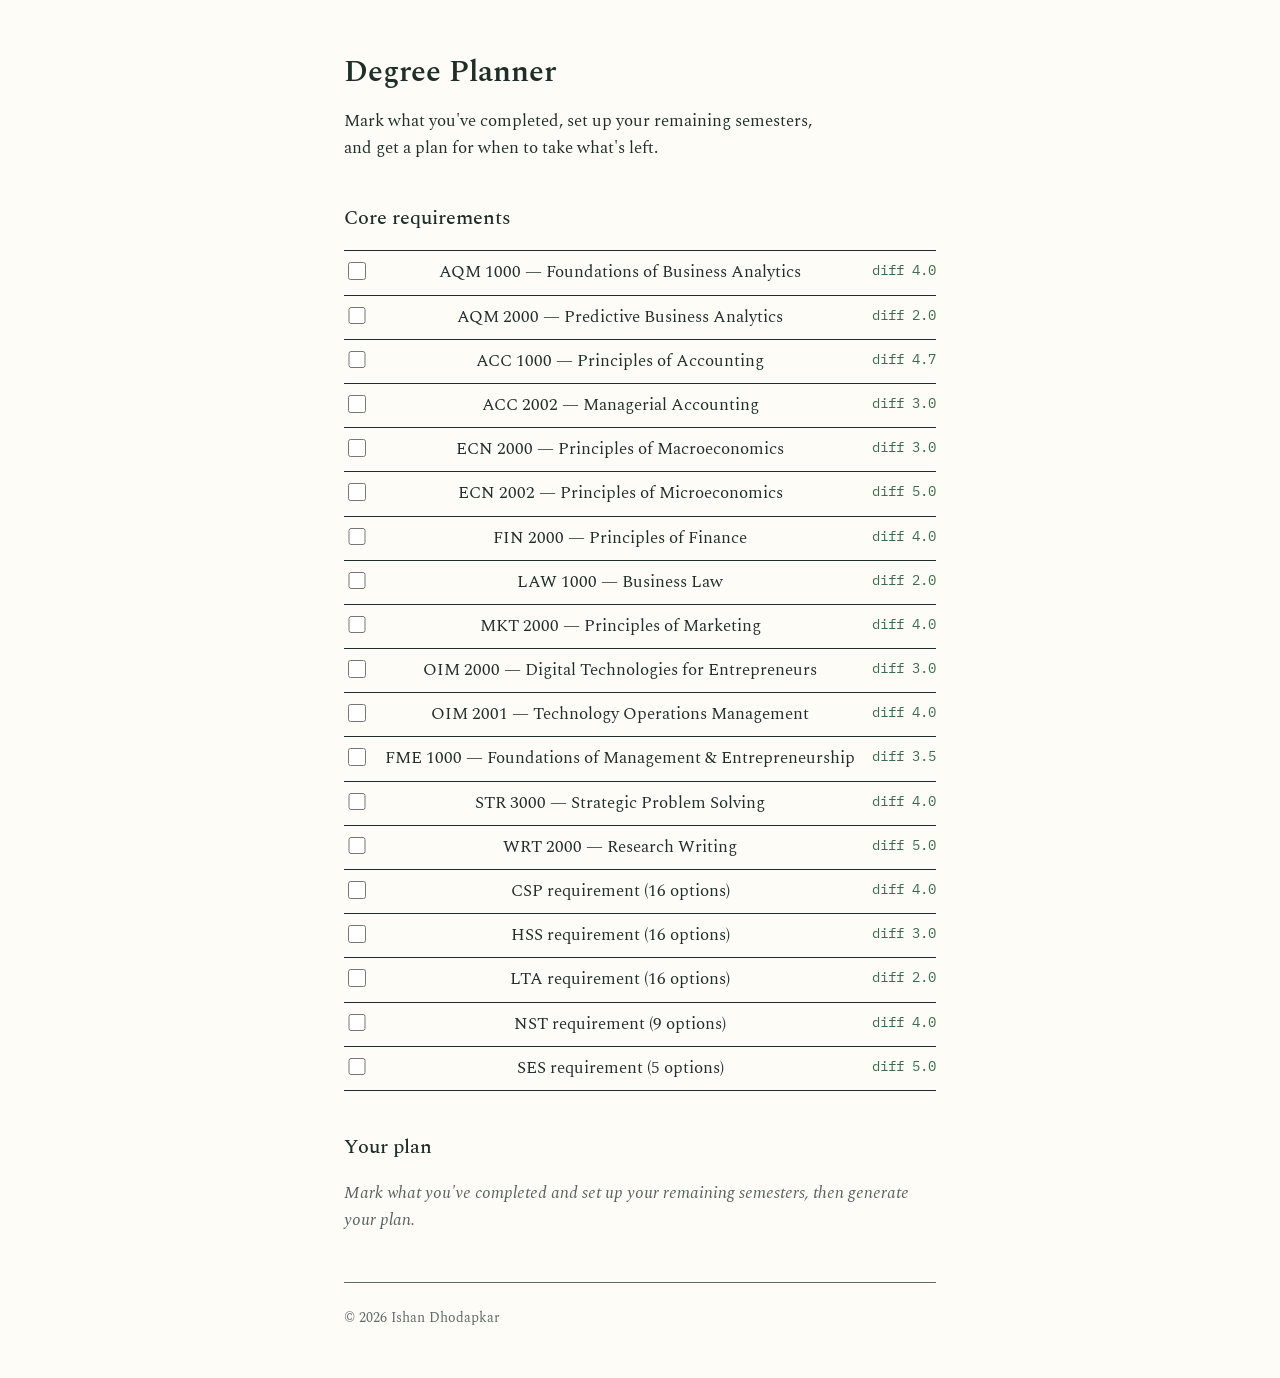
==== index.html @ bdbefa37 "Add core requirement checklist, first working interaction Real data from the course-rating portal (1" ====
<!DOCTYPE html>
<html lang="en">
<head>
<meta charset="UTF-8">
<meta name="viewport" content="width=device-width, initial-scale=1.0">
<title>Degree Planner</title>
<meta name="description" content="Plan which semester to take each remaining core requirement in, based on difficulty and your remaining semesters.">
<link rel="preconnect" href="https://fonts.googleapis.com">
<link rel="preconnect" href="https://fonts.gstatic.com" crossorigin>
<link href="https://fonts.googleapis.com/css2?family=Spectral:wght@400;500;600&family=IBM+Plex+Mono:wght@400;500&display=swap" rel="stylesheet">
<link rel="stylesheet" href="css/styles.css">
</head>
<body>

  <header>
    <h1>Degree Planner</h1>
    <p class="intro">Mark what you've completed, set up your remaining semesters, and get a plan for when to take what's left.</p>
  </header>

  <main>
    <section id="checklist-section" aria-labelledby="checklist-heading">
      <h2 id="checklist-heading">Core requirements</h2>
      <ul id="requirement-checklist"></ul>
    </section>

    <section id="plan-section" aria-labelledby="plan-heading">
      <h2 id="plan-heading">Your plan</h2>
      <p id="plan-placeholder">Mark what you've completed and set up your remaining semesters, then generate your plan.</p>
      <div id="plan-output"></div>
    </section>
  </main>

  <footer>
    <p>&copy; 2026 Ishan Dhodapkar</p>
  </footer>

  <script src="js/main.js"></script>
</body>
</html>
---- css/styles.css ----
:root {
  --paper: #FDFCF7;
  --band: #E3EDE0;
  --ink: #1F2E27;
  --forest: #3D6B52;
  --mustard: #B98B2A;
  --brick: #A1402C;
  --font-serif: 'Spectral', serif;
  --font-mono: 'IBM Plex Mono', monospace;
}

* {
  box-sizing: border-box;
}

body {
  background: var(--paper);
  color: var(--ink);
  font-family: var(--font-serif);
  font-size: 1.0625rem;
  line-height: 1.6;
  max-width: 640px;
  margin: 0 auto;
  padding: 3rem 1.5rem;
}

header {
  margin-bottom: 2.5rem;
}

h1 {
  font-weight: 600;
  font-size: 1.875rem;
  margin: 0 0 0.75rem;
}

h2 {
  font-weight: 500;
  font-size: 1.25rem;
  margin: 0 0 1rem;
}

.intro {
  margin: 0;
  max-width: 55ch;
}

section {
  margin-bottom: 2.5rem;
}

#requirement-checklist {
  list-style: none;
  padding: 0;
  margin: 0;
}

#requirement-checklist li {
  display: flex;
  align-items: baseline;
  gap: 0.75rem;
  padding: 0.5rem 0;
  border-top: 1px solid var(--ink);
}

#requirement-checklist li:last-child {
  border-bottom: 1px solid var(--ink);
}

#requirement-checklist label {
  flex: 1;
  display: flex;
  justify-content: space-between;
  gap: 0.75rem;
  cursor: pointer;
}

#requirement-checklist .req-name {
  font-family: var(--font-serif);
}

#requirement-checklist .req-difficulty {
  font-family: var(--font-mono);
  font-size: 0.875rem;
  color: var(--forest);
  white-space: nowrap;
}

#requirement-checklist li.completed .req-name {
  text-decoration: line-through;
  opacity: 0.6;
}

input[type="checkbox"] {
  width: 1.1rem;
  height: 1.1rem;
  accent-color: var(--forest);
}

input:focus-visible,
select:focus-visible,
button:focus-visible {
  outline: 2px solid var(--forest);
  outline-offset: 2px;
}

#plan-placeholder {
  font-style: italic;
  opacity: 0.75;
}

footer {
  margin-top: 3rem;
  padding-top: 1.5rem;
  border-top: 1px solid var(--ink);
  font-size: 0.875rem;
  opacity: 0.7;
}

footer p {
  margin: 0;
}

@media (prefers-reduced-motion: reduce) {
  * {
    transition: none !important;
  }
}

@media (max-width: 480px) {
  body {
    padding: 2rem 1rem;
  }

  h1 {
    font-size: 1.6rem;
  }
}
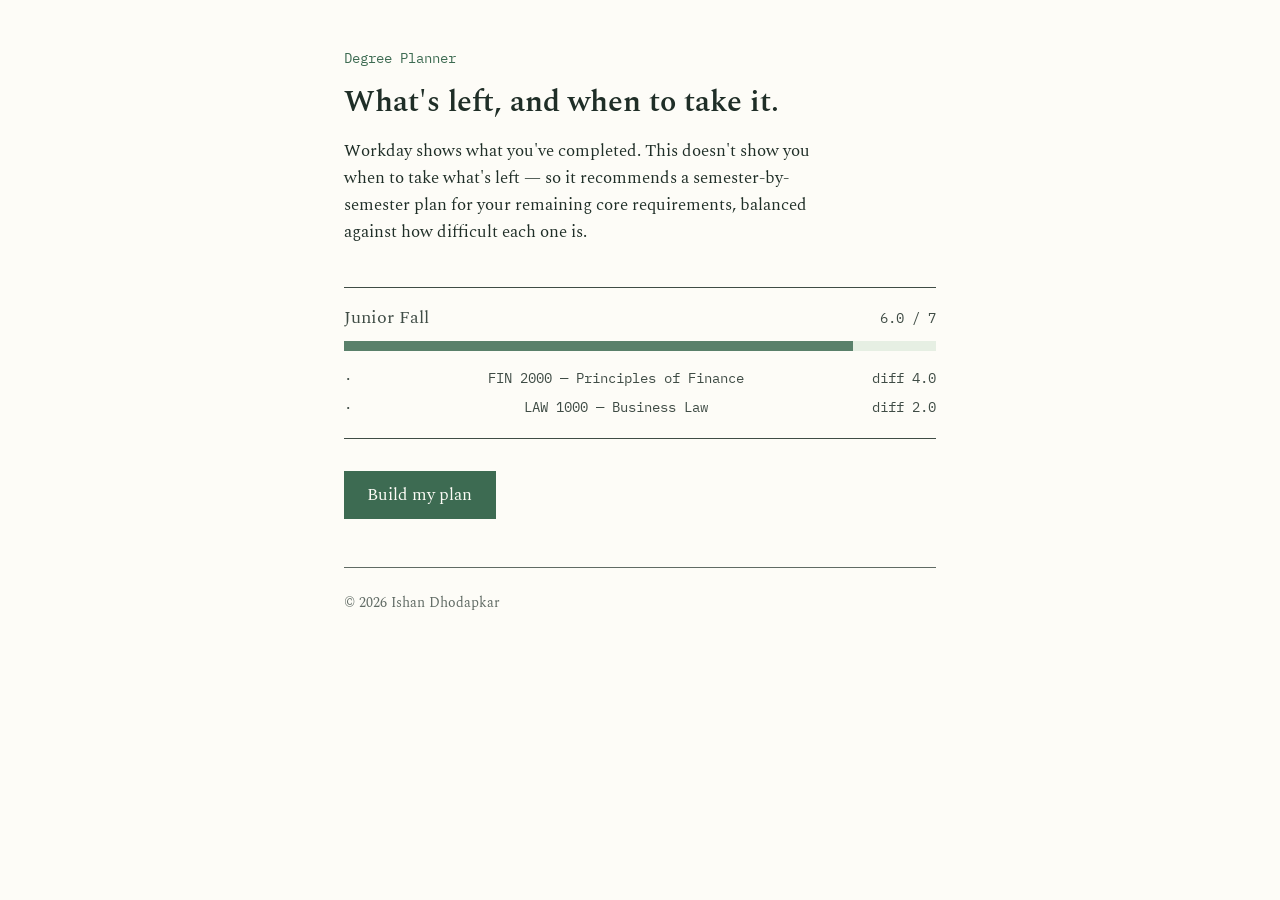
==== commit 456a7331: "Rebuild as a landing page + one-question-at-a-time wizard Replaces the single scrolling form with th" ====
--- a/index.html
+++ b/index.html
@@ -12,23 +12,46 @@
 </head>
 <body>
 
-  <header>
-    <h1>Degree Planner</h1>
-    <p class="intro">Mark what you've completed, set up your remaining semesters, and get a plan for when to take what's left.</p>
-  </header>
+  <!-- Landing screen -->
+  <section id="screen-landing" class="screen">
+    <header>
+      <p class="eyebrow">Degree Planner</p>
+      <h1>What's left, and when to take it.</h1>
+      <p class="intro">Workday shows what you've completed. This doesn't show you when to take what's left — so it recommends a semester-by-semester plan for your remaining core requirements, balanced against how difficult each one is.</p>
+    </header>
 
-  <main>
-    <section id="checklist-section" aria-labelledby="checklist-heading">
-      <h2 id="checklist-heading">Core requirements</h2>
-      <ul id="requirement-checklist"></ul>
-    </section>
+    <div class="sample-ledger" aria-hidden="true">
+      <div class="semester-head">
+        <span class="label">Junior Fall</span>
+        <span>6.0 / 7</span>
+      </div>
+      <div class="bar-track"><div class="bar-fill" style="width: 86%"></div></div>
+      <ul class="band-items">
+        <li><span>FIN 2000 — Principles of Finance</span><span>diff 4.0</span></li>
+        <li><span>LAW 1000 — Business Law</span><span>diff 2.0</span></li>
+      </ul>
+    </div>
 
-    <section id="plan-section" aria-labelledby="plan-heading">
-      <h2 id="plan-heading">Your plan</h2>
-      <p id="plan-placeholder">Mark what you've completed and set up your remaining semesters, then generate your plan.</p>
-      <div id="plan-output"></div>
-    </section>
-  </main>
+    <button type="button" id="start-btn">Build my plan</button>
+  </section>
+
+  <!-- Wizard screen: one question at a time -->
+  <section id="screen-wizard" class="screen" hidden>
+    <div id="step-content" aria-live="polite"></div>
+    <div class="wizard-nav">
+      <button type="button" id="back-btn">Back</button>
+      <button type="button" id="next-btn">Next</button>
+    </div>
+  </section>
+
+  <!-- Plan screen -->
+  <section id="screen-plan" class="screen" hidden>
+    <header>
+      <h1>Your plan</h1>
+    </header>
+    <div id="plan-output"></div>
+    <button type="button" id="start-over-btn">Start over</button>
+  </section>
 
   <footer>
     <p>&copy; 2026 Ishan Dhodapkar</p>
--- a/css/styles.css
+++ b/css/styles.css
@@ -45,56 +45,32 @@
   max-width: 55ch;
 }
 
-section {
-  margin-bottom: 2.5rem;
-}
-
-#requirement-checklist {
-  list-style: none;
-  padding: 0;
-  margin: 0;
-}
-
-#requirement-checklist li {
-  display: flex;
-  align-items: baseline;
-  gap: 0.75rem;
-  padding: 0.5rem 0;
-  border-top: 1px solid var(--ink);
-}
-
-#requirement-checklist li:last-child {
-  border-bottom: 1px solid var(--ink);
-}
-
-#requirement-checklist label {
-  flex: 1;
-  display: flex;
-  justify-content: space-between;
-  gap: 0.75rem;
+.eyebrow {
+  font-family: var(--font-mono);
+  font-size: 0.85rem;
+  color: var(--forest);
+  margin: 0 0 0.5rem;
+}
+
+button {
+  font-family: var(--font-serif);
+  font-size: 1rem;
+  color: var(--ink);
+  background: transparent;
+  border: 1px solid var(--ink);
+  border-radius: 0;
+  padding: 0.5rem 1.1rem;
   cursor: pointer;
 }
 
-#requirement-checklist .req-name {
-  font-family: var(--font-serif);
-}
-
-#requirement-checklist .req-difficulty {
-  font-family: var(--font-mono);
-  font-size: 0.875rem;
-  color: var(--forest);
-  white-space: nowrap;
-}
-
-#requirement-checklist li.completed .req-name {
-  text-decoration: line-through;
-  opacity: 0.6;
-}
-
-input[type="checkbox"] {
-  width: 1.1rem;
-  height: 1.1rem;
-  accent-color: var(--forest);
+button:hover {
+  background: var(--band);
+}
+
+button:disabled {
+  opacity: 0.5;
+  cursor: not-allowed;
+  background: transparent;
 }
 
 input:focus-visible,
@@ -104,9 +80,242 @@
   outline-offset: 2px;
 }
 
-#plan-placeholder {
+input[type="number"],
+select {
+  font-family: var(--font-mono);
+  font-size: 1rem;
+  color: var(--ink);
+  background: #fff;
+  border: 1px solid var(--ink);
+  border-radius: 0;
+  padding: 0.5rem 0.6rem;
+}
+
+input[type="number"].invalid {
+  border-color: var(--brick);
+}
+
+.field-error {
+  color: var(--brick);
+  font-family: var(--font-mono);
+  font-size: 0.85rem;
+  margin: 0.4rem 0 0;
+}
+
+.step-hint {
+  color: var(--forest);
+  font-family: var(--font-mono);
+  font-size: 0.85rem;
+  margin: 0.4rem 0 0;
+}
+
+/* ---------- Landing screen ---------- */
+
+#screen-landing #start-btn {
+  background: var(--forest);
+  color: var(--paper);
+  border-color: var(--forest);
+  font-size: 1.0625rem;
+  padding: 0.65rem 1.4rem;
+  margin-top: 2rem;
+}
+
+#screen-landing #start-btn:hover {
+  background: var(--ink);
+  border-color: var(--ink);
+}
+
+.sample-ledger {
+  border-top: 1px solid var(--ink);
+  border-bottom: 1px solid var(--ink);
+  padding: 1rem 0;
+  opacity: 0.85;
+}
+
+/* ---------- Wizard ---------- */
+
+.step-question {
+  font-weight: 500;
+  font-size: 1.25rem;
+  margin: 0 0 1.25rem;
+}
+
+.step-field {
+  margin-bottom: 1rem;
+}
+
+.step-field label {
+  display: block;
+  margin-bottom: 0.4rem;
+}
+
+.wizard-nav {
+  display: flex;
+  justify-content: space-between;
+  margin-top: 2rem;
+  padding-top: 1.5rem;
+  border-top: 1px solid var(--ink);
+}
+
+#next-btn {
+  background: var(--forest);
+  color: var(--paper);
+  border-color: var(--forest);
+}
+
+#next-btn:hover {
+  background: var(--ink);
+  border-color: var(--ink);
+}
+
+/* ---------- Requirement checklist (its own wizard step) ---------- */
+
+#requirement-checklist {
+  list-style: none;
+  padding: 0;
+  margin: 0 0 1rem;
+  max-height: 50vh;
+  overflow-y: auto;
+}
+
+#requirement-checklist li {
+  display: flex;
+  align-items: center;
+  gap: 0.75rem;
+  padding: 0.5rem 0;
+  border-top: 1px solid var(--ink);
+}
+
+#requirement-checklist li:last-child {
+  border-bottom: 1px solid var(--ink);
+}
+
+#requirement-checklist .req-name {
+  flex: 1;
+  font-family: var(--font-serif);
+}
+
+#requirement-checklist .req-difficulty {
+  font-family: var(--font-mono);
+  font-size: 0.875rem;
+  color: var(--forest);
+  white-space: nowrap;
+}
+
+#requirement-checklist li.completed .req-name {
+  text-decoration: line-through;
+  opacity: 0.6;
+}
+
+#requirement-checklist li.in_progress .req-name {
   font-style: italic;
-  opacity: 0.75;
+  color: var(--forest);
+}
+
+/* ---------- Plan ledger ---------- */
+
+.semester-band {
+  border-top: 1px solid var(--ink);
+  padding: 1rem 0;
+}
+
+.semester-band:last-of-type {
+  border-bottom: 1px solid var(--ink);
+}
+
+.semester-band.gap {
+  opacity: 0.6;
+  font-style: italic;
+}
+
+.semester-band.current {
+  background: var(--band);
+  margin: 0 -1.5rem;
+  padding: 1rem 1.5rem;
+  border-top: none;
+}
+
+.semester-head {
+  display: flex;
+  justify-content: space-between;
+  align-items: baseline;
+  font-family: var(--font-mono);
+  font-size: 0.9rem;
+}
+
+.semester-head .label {
+  font-family: var(--font-serif);
+  font-size: 1.1rem;
+}
+
+.semester-head .flag-tag {
+  color: var(--forest);
+  font-size: 0.8rem;
+  margin-left: 0.5rem;
+}
+
+.bar-track {
+  height: 10px;
+  background: var(--band);
+  margin: 0.6rem 0 0.8rem;
+}
+
+.bar-fill {
+  height: 100%;
+  width: 0;
+  background: var(--forest);
+  transition: width 0.4s ease;
+}
+
+.bar-fill.warn {
+  background: var(--mustard);
+}
+
+.bar-fill.over {
+  background: var(--brick);
+}
+
+.band-items {
+  list-style: none;
+  padding: 0;
+  margin: 0;
+  font-family: var(--font-mono);
+  font-size: 0.875rem;
+}
+
+.band-items li {
+  display: flex;
+  justify-content: space-between;
+  padding: 0.2rem 0;
+}
+
+.band-items li::before {
+  content: "·";
+  margin-right: 0.5rem;
+}
+
+#unscheduled {
+  margin-top: 1.5rem;
+  padding-top: 1rem;
+  border-top: 2px solid var(--brick);
+  color: var(--brick);
+}
+
+#unscheduled h3 {
+  font-size: 1rem;
+  margin: 0 0 0.5rem;
+}
+
+#unscheduled ul {
+  list-style: none;
+  padding: 0;
+  margin: 0;
+  font-family: var(--font-mono);
+  font-size: 0.875rem;
+}
+
+#screen-plan #start-over-btn {
+  margin-top: 1.5rem;
 }
 
 footer {
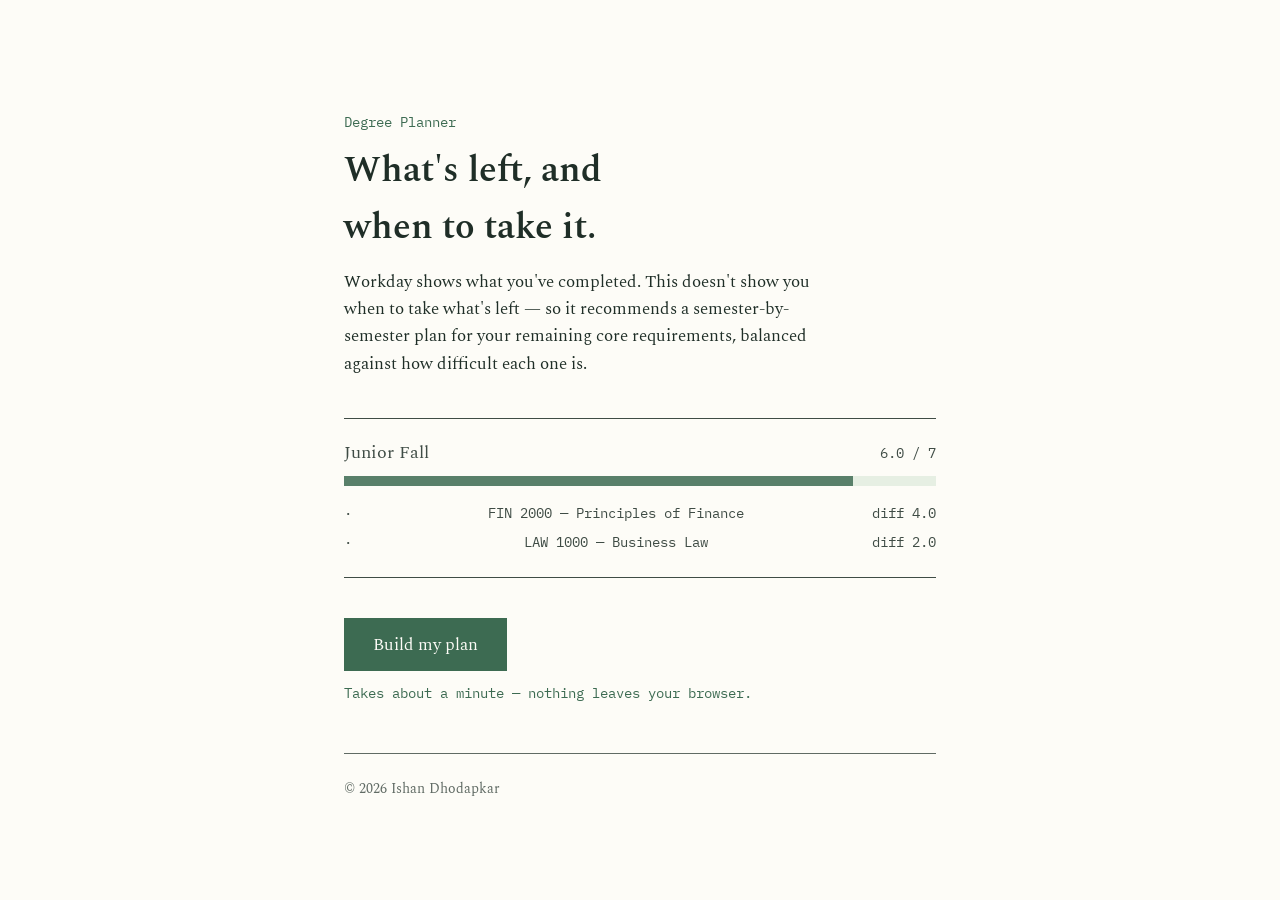
==== commit dc2aa4ff: "Simplify checklist to a single checkbox, combine semester flags into one page, and make model choice" ====
--- a/index.html
+++ b/index.html
@@ -32,15 +32,23 @@
       </ul>
     </div>
 
-    <button type="button" id="start-btn">Build my plan</button>
+    <button type="button" id="start-btn" class="btn-primary btn-large">Build my plan</button>
+    <p class="landing-note">Takes about a minute — nothing leaves your browser.</p>
   </section>
 
   <!-- Wizard screen: one question at a time -->
   <section id="screen-wizard" class="screen" hidden>
-    <div id="step-content" aria-live="polite"></div>
-    <div class="wizard-nav">
-      <button type="button" id="back-btn">Back</button>
-      <button type="button" id="next-btn">Next</button>
+    <div class="wizard-progress">
+      <div class="wizard-progress-track"><div class="wizard-progress-fill" id="progress-fill"></div></div>
+      <p class="wizard-progress-label" id="progress-label"></p>
+    </div>
+
+    <div class="wizard-card">
+      <div id="step-content" aria-live="polite"></div>
+      <div class="wizard-nav">
+        <button type="button" id="back-btn" class="btn-secondary">Back</button>
+        <button type="button" id="next-btn" class="btn-primary">Next</button>
+      </div>
     </div>
   </section>
 
@@ -50,7 +58,7 @@
       <h1>Your plan</h1>
     </header>
     <div id="plan-output"></div>
-    <button type="button" id="start-over-btn">Start over</button>
+    <button type="button" id="start-over-btn" class="btn-secondary">Start over</button>
   </section>
 
   <footer>
--- a/css/styles.css
+++ b/css/styles.css
@@ -59,18 +59,45 @@
   background: transparent;
   border: 1px solid var(--ink);
   border-radius: 0;
-  padding: 0.5rem 1.1rem;
+  padding: 0.6rem 1.2rem;
   cursor: pointer;
-}
-
-button:hover {
-  background: var(--band);
+  transition: background 0.15s ease, transform 0.1s ease, border-color 0.15s ease;
 }
 
 button:disabled {
-  opacity: 0.5;
+  opacity: 0.4;
   cursor: not-allowed;
+}
+
+button:active:not(:disabled) {
+  transform: translateY(1px);
+}
+
+.btn-primary {
+  background: var(--forest);
+  color: var(--paper);
+  border-color: var(--forest);
+}
+
+.btn-primary:hover:not(:disabled) {
+  background: var(--ink);
+  border-color: var(--ink);
+}
+
+.btn-secondary {
   background: transparent;
+  color: var(--ink);
+  border-color: var(--band);
+}
+
+.btn-secondary:hover:not(:disabled) {
+  background: var(--band);
+  border-color: var(--ink);
+}
+
+.btn-large {
+  font-size: 1.0625rem;
+  padding: 0.8rem 1.75rem;
 }
 
 input:focus-visible,
@@ -83,12 +110,20 @@
 input[type="number"],
 select {
   font-family: var(--font-mono);
-  font-size: 1rem;
+  font-size: 1.0625rem;
   color: var(--ink);
   background: #fff;
   border: 1px solid var(--ink);
   border-radius: 0;
-  padding: 0.5rem 0.6rem;
+  padding: 0.65rem 0.75rem;
+  width: 100%;
+  max-width: 320px;
+  transition: border-color 0.15s ease;
+}
+
+input[type="number"]:focus,
+select:focus {
+  border-color: var(--forest);
 }
 
 input[type="number"].invalid {
@@ -111,42 +146,90 @@
 
 /* ---------- Landing screen ---------- */
 
+#screen-landing {
+  padding-top: 4rem;
+}
+
+#screen-landing h1 {
+  font-size: 2.25rem;
+  max-width: 14ch;
+}
+
 #screen-landing #start-btn {
-  background: var(--forest);
-  color: var(--paper);
-  border-color: var(--forest);
-  font-size: 1.0625rem;
-  padding: 0.65rem 1.4rem;
-  margin-top: 2rem;
-}
-
-#screen-landing #start-btn:hover {
-  background: var(--ink);
-  border-color: var(--ink);
+  margin-top: 2.5rem;
+  display: block;
+}
+
+.landing-note {
+  font-family: var(--font-mono);
+  font-size: 0.85rem;
+  color: var(--forest);
+  margin: 0.75rem 0 0;
 }
 
 .sample-ledger {
   border-top: 1px solid var(--ink);
   border-bottom: 1px solid var(--ink);
-  padding: 1rem 0;
+  padding: 1.25rem 0;
+  margin-top: 2.5rem;
   opacity: 0.85;
 }
 
 /* ---------- Wizard ---------- */
+
+#screen-wizard {
+  padding-top: 3.5rem;
+}
+
+.wizard-progress {
+  max-width: 480px;
+  margin: 0 auto 2rem;
+}
+
+.wizard-progress-track {
+  height: 3px;
+  background: var(--band);
+}
+
+.wizard-progress-fill {
+  height: 100%;
+  width: 0%;
+  background: var(--forest);
+  transition: width 0.3s ease;
+}
+
+.wizard-progress-label {
+  font-family: var(--font-mono);
+  font-size: 0.8rem;
+  color: var(--forest);
+  margin: 0.6rem 0 0;
+}
+
+.wizard-card {
+  max-width: 480px;
+  margin: 0 auto;
+  border: 1px solid var(--ink);
+  background: var(--paper);
+  padding: 2.5rem 2rem;
+}
 
 .step-question {
   font-weight: 500;
-  font-size: 1.25rem;
-  margin: 0 0 1.25rem;
+  font-size: 1.4rem;
+  line-height: 1.35;
+  margin: 0 0 1.5rem;
 }
 
 .step-field {
-  margin-bottom: 1rem;
+  margin-bottom: 1.25rem;
 }
 
 .step-field label {
   display: block;
-  margin-bottom: 0.4rem;
+  font-family: var(--font-mono);
+  font-size: 0.85rem;
+  color: var(--forest);
+  margin-bottom: 0.5rem;
 }
 
 .wizard-nav {
@@ -154,40 +237,181 @@
   justify-content: space-between;
   margin-top: 2rem;
   padding-top: 1.5rem;
+  border-top: 1px solid var(--band);
+}
+
+@keyframes step-in {
+  from {
+    opacity: 0;
+    transform: translateY(8px);
+  }
+  to {
+    opacity: 1;
+    transform: translateY(0);
+  }
+}
+
+#step-content.step-anim {
+  animation: step-in 0.25s ease;
+}
+
+@media (prefers-reduced-motion: reduce) {
+  #step-content.step-anim {
+    animation: none;
+  }
+}
+
+/* ---------- Semester list (one page, quick toggles) ---------- */
+
+.semester-list {
+  margin: 0 0 1rem;
+}
+
+.semester-row {
+  display: flex;
+  justify-content: space-between;
+  align-items: center;
+  gap: 0.75rem;
+  padding: 0.6rem 0;
   border-top: 1px solid var(--ink);
 }
 
-#next-btn {
+.semester-row:last-child {
+  border-bottom: 1px solid var(--ink);
+}
+
+.semester-row .sem-label {
+  font-family: var(--font-serif);
+  font-size: 0.95rem;
+}
+
+.flag-toggle {
+  display: flex;
+  border: 1px solid var(--ink);
+  flex-shrink: 0;
+}
+
+.flag-btn {
+  font-family: var(--font-mono);
+  font-size: 0.75rem;
+  color: var(--ink);
+  background: transparent;
+  border: none;
+  border-right: 1px solid var(--ink);
+  border-radius: 0;
+  padding: 0.4rem 0.6rem;
+  cursor: pointer;
+}
+
+.flag-btn:last-child {
+  border-right: none;
+}
+
+.flag-btn:hover:not(.active) {
+  background: var(--band);
+}
+
+.flag-btn.active {
   background: var(--forest);
   color: var(--paper);
+}
+
+@media (max-width: 480px) {
+  .semester-row {
+    flex-direction: column;
+    align-items: flex-start;
+    gap: 0.5rem;
+  }
+}
+
+/* ---------- Model picker (descriptive cards) ---------- */
+
+.model-options {
+  display: flex;
+  flex-direction: column;
+  gap: 0.75rem;
+}
+
+.model-option {
+  display: flex;
+  align-items: flex-start;
+  gap: 0.75rem;
+  border: 1px solid var(--ink);
+  padding: 0.9rem 1rem;
+  cursor: pointer;
+  transition: background 0.15s ease, border-color 0.15s ease;
+}
+
+.model-option:hover {
+  background: var(--band);
+}
+
+.model-option.selected {
+  background: var(--band);
   border-color: var(--forest);
 }
 
-#next-btn:hover {
-  background: var(--ink);
-  border-color: var(--ink);
+.model-option input[type="radio"] {
+  margin-top: 0.3rem;
+  accent-color: var(--forest);
+  flex-shrink: 0;
+}
+
+.model-option-body {
+  display: flex;
+  flex-direction: column;
+  gap: 0.25rem;
+}
+
+.model-name {
+  font-family: var(--font-serif);
+  font-weight: 500;
+}
+
+.model-desc {
+  font-family: var(--font-mono);
+  font-size: 0.8rem;
+  color: var(--ink);
+  opacity: 0.8;
+  line-height: 1.5;
 }
 
 /* ---------- Requirement checklist (its own wizard step) ---------- */
+
+.step-subtext {
+  font-size: 0.9rem;
+  opacity: 0.75;
+  margin: -0.75rem 0 1.25rem;
+}
 
 #requirement-checklist {
   list-style: none;
   padding: 0;
   margin: 0 0 1rem;
-  max-height: 50vh;
-  overflow-y: auto;
 }
 
 #requirement-checklist li {
+  border-top: 1px solid var(--ink);
+}
+
+#requirement-checklist li:last-child {
+  border-bottom: 1px solid var(--ink);
+}
+
+#requirement-checklist .checklist-row {
   display: flex;
   align-items: center;
   gap: 0.75rem;
-  padding: 0.5rem 0;
-  border-top: 1px solid var(--ink);
-}
-
-#requirement-checklist li:last-child {
-  border-bottom: 1px solid var(--ink);
+  padding: 0.65rem 0;
+  cursor: pointer;
+}
+
+#requirement-checklist input[type="checkbox"] {
+  width: 1.15rem;
+  height: 1.15rem;
+  accent-color: var(--forest);
+  flex-shrink: 0;
+  cursor: pointer;
 }
 
 #requirement-checklist .req-name {
@@ -202,14 +426,9 @@
   white-space: nowrap;
 }
 
-#requirement-checklist li.completed .req-name {
+#requirement-checklist li.done .req-name {
   text-decoration: line-through;
   opacity: 0.6;
-}
-
-#requirement-checklist li.in_progress .req-name {
-  font-style: italic;
-  color: var(--forest);
 }
 
 /* ---------- Plan ledger ---------- */
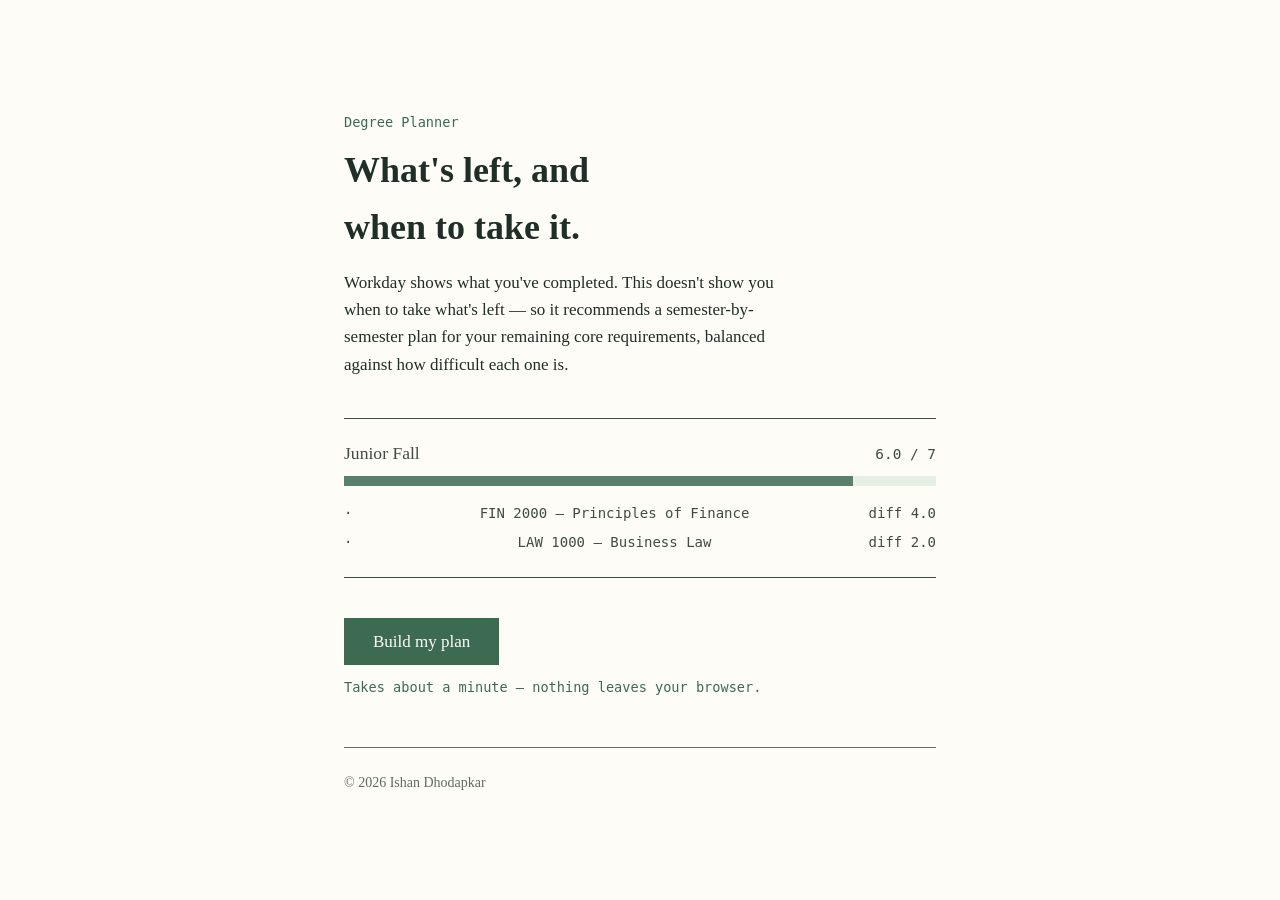
==== commit d3ac02a8: "Switch to system fonts, drop the Google Fonts CDN link The brief for this project explicitly bans lo" ====
--- a/index.html
+++ b/index.html
@@ -5,9 +5,6 @@
 <meta name="viewport" content="width=device-width, initial-scale=1.0">
 <title>Degree Planner</title>
 <meta name="description" content="Plan which semester to take each remaining core requirement in, based on difficulty and your remaining semesters.">
-<link rel="preconnect" href="https://fonts.googleapis.com">
-<link rel="preconnect" href="https://fonts.gstatic.com" crossorigin>
-<link href="https://fonts.googleapis.com/css2?family=Spectral:wght@400;500;600&family=IBM+Plex+Mono:wght@400;500&display=swap" rel="stylesheet">
 <link rel="stylesheet" href="css/styles.css">
 </head>
 <body>
--- a/css/styles.css
+++ b/css/styles.css
@@ -5,8 +5,8 @@
   --forest: #3D6B52;
   --mustard: #B98B2A;
   --brick: #A1402C;
-  --font-serif: 'Spectral', serif;
-  --font-mono: 'IBM Plex Mono', monospace;
+  --font-serif: Iowan Old Style, Palatino Linotype, Palatino, Georgia, serif;
+  --font-mono: ui-monospace, SF Mono, Cascadia Code, Consolas, Menlo, monospace;
 }
 
 * {
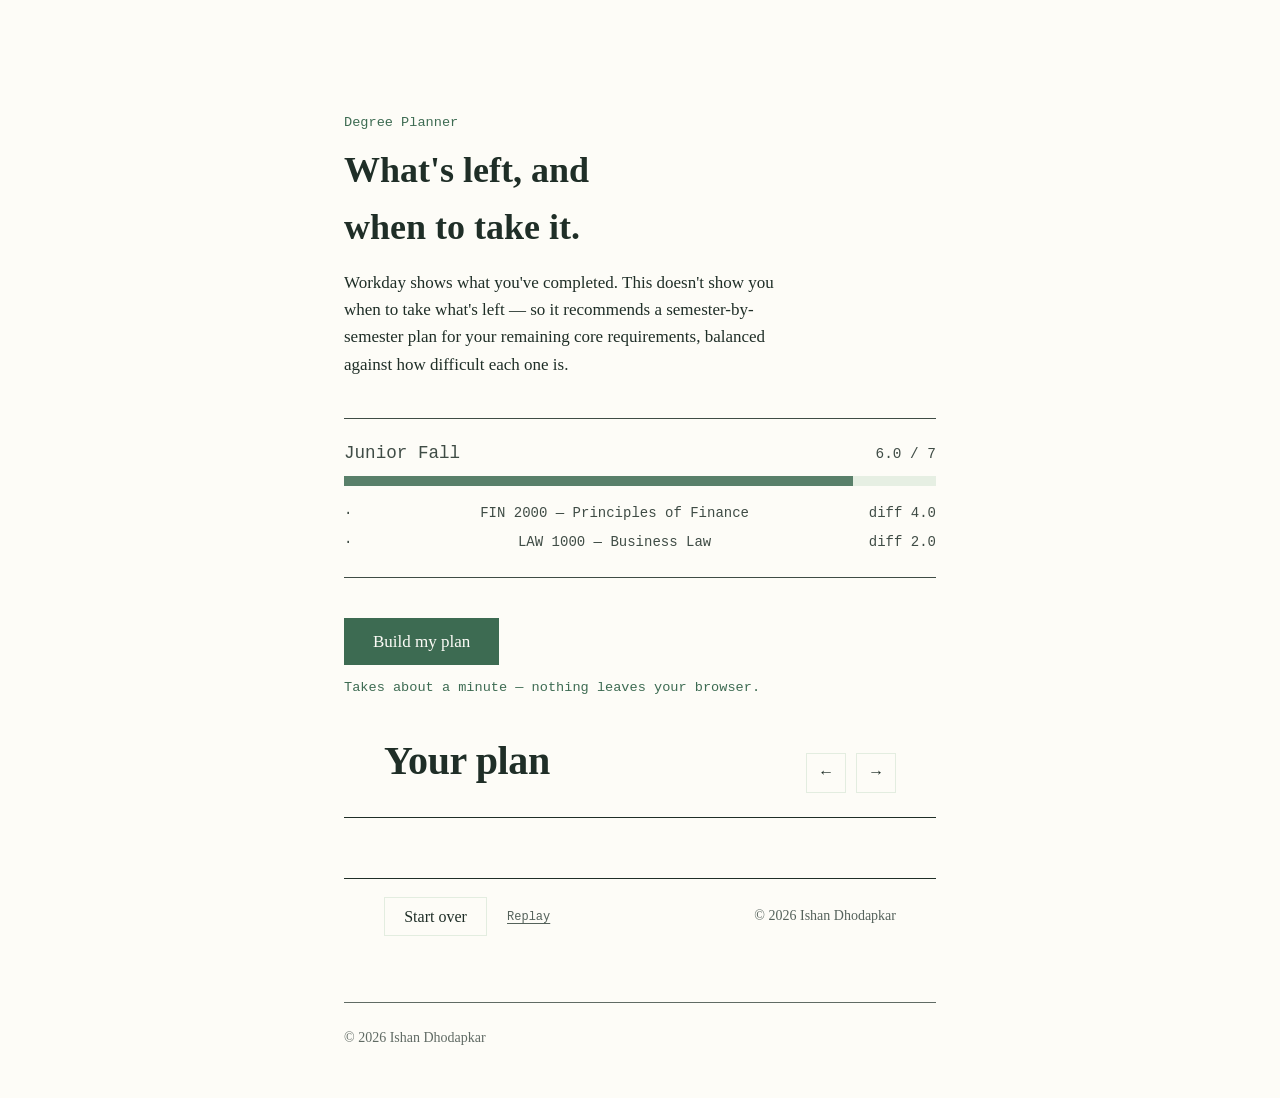
==== commit fc9a8644: "Rebuild plan screen as a horizontal card timeline Replace the vertical ledger list with one card per" ====
--- a/index.html
+++ b/index.html
@@ -49,13 +49,28 @@
     </div>
   </section>
 
-  <!-- Plan screen -->
+  <!-- Plan screen: horizontal card timeline -->
   <section id="screen-plan" class="screen" hidden>
-    <header>
-      <h1>Your plan</h1>
-    </header>
-    <div id="plan-output"></div>
-    <button type="button" id="start-over-btn" class="btn-secondary">Start over</button>
+    <div class="plan-header">
+      <div class="plan-header-left">
+        <h1>Your plan</h1>
+        <p class="plan-summary" id="plan-summary"></p>
+      </div>
+      <div class="plan-nav-btns">
+        <button type="button" id="plan-scroll-left" class="btn-secondary plan-nav-btn" aria-label="Scroll left">&larr;</button>
+        <button type="button" id="plan-scroll-right" class="btn-secondary plan-nav-btn" aria-label="Scroll right">&rarr;</button>
+      </div>
+    </div>
+    <div class="plan-scroller" id="plan-scroller">
+      <div class="plan-track" id="plan-track"></div>
+    </div>
+    <div class="plan-footer">
+      <div class="plan-footer-left">
+        <button type="button" id="start-over-btn" class="btn-secondary">Start over</button>
+        <button type="button" id="replay-btn" class="btn-text">Replay</button>
+      </div>
+      <p class="plan-footer-copyright">&copy; 2026 Ishan Dhodapkar</p>
+    </div>
   </section>
 
   <footer>
--- a/css/styles.css
+++ b/css/styles.css
@@ -1,11 +1,15 @@
 :root {
   --paper: #FDFCF7;
   --band: #E3EDE0;
+  --band-light: #EEF3EB;
   --ink: #1F2E27;
   --forest: #3D6B52;
   --mustard: #B98B2A;
   --brick: #A1402C;
-  --font-serif: Iowan Old Style, Palatino Linotype, Palatino, Georgia, serif;
+  --brick-tint: #F4E7E1;
+  --muted: #55625B;
+  --ghost-seg: #9BB0A2;
+  --font-serif: Source Serif 4, Source Serif Pro, Iowan Old Style, Palatino Linotype, Palatino, Georgia, serif;
   --font-mono: ui-monospace, SF Mono, Cascadia Code, Consolas, Menlo, monospace;
 }
 
@@ -100,6 +104,22 @@
   padding: 0.8rem 1.75rem;
 }
 
+.btn-text {
+  font-family: var(--font-mono);
+  font-size: 0.75rem;
+  color: var(--muted);
+  background: none;
+  border: none;
+  padding: 0;
+  text-decoration: underline;
+  text-underline-offset: 3px;
+}
+
+.btn-text:hover:not(:disabled) {
+  color: var(--ink);
+  background: none;
+}
+
 input:focus-visible,
 select:focus-visible,
 button:focus-visible {
@@ -431,28 +451,7 @@
   opacity: 0.6;
 }
 
-/* ---------- Plan ledger ---------- */
-
-.semester-band {
-  border-top: 1px solid var(--ink);
-  padding: 1rem 0;
-}
-
-.semester-band:last-of-type {
-  border-bottom: 1px solid var(--ink);
-}
-
-.semester-band.gap {
-  opacity: 0.6;
-  font-style: italic;
-}
-
-.semester-band.current {
-  background: var(--band);
-  margin: 0 -1.5rem;
-  padding: 1rem 1.5rem;
-  border-top: none;
-}
+/* ---------- Landing sample ledger (decorative, unrelated to plan screen) ---------- */
 
 .semester-head {
   display: flex;
@@ -465,12 +464,6 @@
 .semester-head .label {
   font-family: var(--font-serif);
   font-size: 1.1rem;
-}
-
-.semester-head .flag-tag {
-  color: var(--forest);
-  font-size: 0.8rem;
-  margin-left: 0.5rem;
 }
 
 .bar-track {
@@ -486,14 +479,6 @@
   transition: width 0.4s ease;
 }
 
-.bar-fill.warn {
-  background: var(--mustard);
-}
-
-.bar-fill.over {
-  background: var(--brick);
-}
-
 .band-items {
   list-style: none;
   padding: 0;
@@ -511,30 +496,6 @@
 .band-items li::before {
   content: "·";
   margin-right: 0.5rem;
-}
-
-#unscheduled {
-  margin-top: 1.5rem;
-  padding-top: 1rem;
-  border-top: 2px solid var(--brick);
-  color: var(--brick);
-}
-
-#unscheduled h3 {
-  font-size: 1rem;
-  margin: 0 0 0.5rem;
-}
-
-#unscheduled ul {
-  list-style: none;
-  padding: 0;
-  margin: 0;
-  font-family: var(--font-mono);
-  font-size: 0.875rem;
-}
-
-#screen-plan #start-over-btn {
-  margin-top: 1.5rem;
 }
 
 footer {
@@ -549,6 +510,476 @@
   margin: 0;
 }
 
+/* ---------- Plan screen: horizontal card timeline ---------- */
+
+body.plan-active {
+  max-width: none;
+  margin: 0;
+  padding: 0;
+  height: 100vh;
+  overflow: hidden;
+  display: flex;
+  flex-direction: column;
+}
+
+body.plan-active > footer {
+  display: none;
+}
+
+#screen-plan {
+  display: flex;
+  flex-direction: column;
+  height: 100%;
+  min-height: 0;
+}
+
+.plan-header {
+  flex: none;
+  padding: 40px 40px 24px;
+  display: flex;
+  justify-content: space-between;
+  align-items: flex-end;
+  flex-wrap: wrap;
+  gap: 16px 32px;
+}
+
+.plan-header-left {
+  display: flex;
+  flex-direction: column;
+  gap: 10px;
+}
+
+.plan-header-left h1 {
+  font-size: 2.5rem;
+  font-weight: 600;
+  letter-spacing: -0.01em;
+  line-height: 1.1;
+  margin: 0;
+}
+
+.plan-summary {
+  font-family: var(--font-mono);
+  font-size: 0.8125rem;
+  color: var(--muted);
+  display: flex;
+  flex-wrap: wrap;
+  gap: 6px 18px;
+  margin: 0;
+}
+
+.plan-summary .brick {
+  color: var(--brick);
+}
+
+.plan-nav-btns {
+  display: flex;
+  gap: 10px;
+}
+
+.plan-nav-btn {
+  width: 40px;
+  height: 40px;
+  font-family: var(--font-mono);
+  font-size: 1rem;
+  padding: 0;
+  transition: background 0.2s ease, color 0.2s ease, border-color 0.2s ease;
+}
+
+.plan-nav-btn:hover:not(:disabled) {
+  background: var(--ink);
+  color: var(--paper);
+  border-color: var(--ink);
+}
+
+.plan-scroller {
+  flex: 1;
+  min-height: 0;
+  overflow-x: auto;
+  overflow-y: hidden;
+  border-top: 1px solid var(--ink);
+  border-bottom: 1px solid var(--ink);
+  scroll-snap-type: x proximity;
+  scroll-padding: 0 40px;
+  overscroll-behavior: contain;
+}
+
+.plan-track {
+  position: relative;
+  display: flex;
+  gap: 20px;
+  align-items: flex-start;
+  padding: 28px 40px 32px;
+  width: max-content;
+  min-height: 100%;
+  box-sizing: border-box;
+}
+
+.plan-spine-bg,
+.plan-spine-fill {
+  position: absolute;
+  left: 40px;
+  right: 40px;
+  top: 40px;
+  height: 1px;
+}
+
+.plan-spine-bg {
+  background: var(--band);
+}
+
+.plan-spine-fill {
+  background: var(--ink);
+  width: 0%;
+}
+
+.plan-column {
+  flex: none;
+  width: 272px;
+  display: flex;
+  flex-direction: column;
+  gap: 14px;
+  scroll-snap-align: start;
+}
+
+.plan-unscheduled-column {
+  width: 300px;
+}
+
+.plan-marker {
+  height: 24px;
+  display: flex;
+  align-items: center;
+  gap: 10px;
+}
+
+.plan-dot {
+  width: 12px;
+  height: 12px;
+  box-sizing: border-box;
+  border-radius: 50%;
+  border: 1.5px solid var(--ink);
+  background: var(--paper);
+  transition: transform 0.3s cubic-bezier(0.2, 0.9, 0.3, 1.4), background-color 0.25s ease;
+}
+
+.plan-dot.current {
+  border-color: var(--forest);
+  background: var(--forest);
+  box-shadow: 0 0 0 3px var(--paper), 0 0 0 4px var(--forest);
+}
+
+.plan-dot.gap {
+  border-style: dashed;
+}
+
+.plan-dot.diamond {
+  border-radius: 0;
+  border-color: var(--brick);
+  transform: rotate(45deg) scale(0.85);
+}
+
+.plan-column:hover .plan-dot:not(.diamond) {
+  background: var(--ink);
+  transform: scale(1.3);
+}
+
+.plan-year-label {
+  font-family: var(--font-mono);
+  font-size: 0.6875rem;
+  text-transform: uppercase;
+  letter-spacing: 0.14em;
+  color: var(--forest);
+  background: var(--paper);
+  padding-right: 6px;
+}
+
+.plan-year-label.brick {
+  color: var(--brick);
+}
+
+.plan-card {
+  display: flex;
+  flex-direction: column;
+  border: 1px solid var(--ink);
+  background: var(--paper);
+  transform: translate(0, 0);
+  box-shadow: 0 0 0 var(--ink);
+  transition: transform 0.28s cubic-bezier(0.2, 0.8, 0.2, 1), box-shadow 0.28s cubic-bezier(0.2, 0.8, 0.2, 1), background-color 0.25s ease;
+}
+
+.plan-card:hover {
+  transform: translate(-4px, -4px);
+  box-shadow: 6px 6px 0 var(--ink);
+}
+
+.plan-card.current {
+  background: var(--band);
+}
+
+.plan-card.current:hover {
+  box-shadow: 6px 6px 0 var(--forest);
+}
+
+.plan-card.gap {
+  border-style: dashed;
+  opacity: 0.6;
+}
+
+.plan-unscheduled-card {
+  border: 1px solid var(--brick);
+  border-top-width: 3px;
+}
+
+.plan-unscheduled-card:hover {
+  transform: translate(-4px, -4px);
+  box-shadow: 6px 6px 0 var(--brick);
+}
+
+.plan-card-head {
+  padding: 16px 18px 14px;
+  border-bottom: 1px solid var(--ink);
+  display: flex;
+  flex-direction: column;
+  gap: 10px;
+}
+
+.plan-unscheduled-card .plan-card-head {
+  border-bottom-color: var(--brick);
+  padding-bottom: 12px;
+  gap: 4px;
+}
+
+.plan-card-head-row {
+  display: flex;
+  justify-content: space-between;
+  align-items: baseline;
+  gap: 12px;
+}
+
+.plan-term {
+  font-family: var(--font-serif);
+  font-size: 1.4375rem;
+  line-height: 1.2;
+}
+
+.plan-card.gap .plan-term {
+  font-style: italic;
+}
+
+.plan-ratio {
+  font-family: var(--font-mono);
+  font-size: 0.8125rem;
+  font-variant-numeric: tabular-nums;
+  white-space: nowrap;
+  flex: none;
+  transition: color 0.2s ease;
+}
+
+.plan-bar-track {
+  height: 8px;
+  background: var(--band);
+  overflow: hidden;
+  display: flex;
+  gap: 2px;
+  transition: box-shadow 0.2s ease;
+}
+
+.plan-card.current .plan-bar-track,
+.plan-card.gap .plan-bar-track {
+  background: transparent;
+}
+
+.plan-bar-segment {
+  height: 100%;
+  width: 0%;
+  transition: width 0.35s cubic-bezier(0.2, 0.8, 0.2, 1), background-color 0.2s ease, opacity 0.2s ease;
+}
+
+.plan-bar-ghost {
+  height: 100%;
+  width: 0;
+  transition: width 0.35s cubic-bezier(0.2, 0.8, 0.2, 1);
+}
+
+.plan-tag {
+  font-family: var(--font-serif);
+  font-style: italic;
+  font-size: 0.875rem;
+  min-height: 18px;
+  margin: 0;
+  transition: color 0.2s ease;
+}
+
+.plan-unscheduled-title {
+  font-family: var(--font-serif);
+  font-size: 1.3125rem;
+  font-weight: 600;
+  color: var(--brick);
+}
+
+.plan-unscheduled-count {
+  font-family: var(--font-mono);
+  font-size: 0.8125rem;
+  color: var(--brick);
+}
+
+.plan-unscheduled-card .plan-tag {
+  color: var(--muted);
+  opacity: 0.9;
+}
+
+.plan-slots {
+  display: flex;
+  flex-direction: column;
+}
+
+.plan-slot {
+  display: grid;
+  grid-template-columns: minmax(0, 1fr) auto;
+  gap: 12px;
+  align-items: center;
+  min-height: 58px;
+  padding: 8px 18px;
+  box-sizing: border-box;
+  transition: background-color 0.2s ease, opacity 0.2s ease;
+}
+
+.plan-slot:not(:first-child) {
+  border-top: 1px solid var(--band);
+}
+
+.plan-slot-left {
+  display: flex;
+  flex-direction: column;
+  gap: 2px;
+  min-width: 0;
+}
+
+.plan-slot-code {
+  font-family: var(--font-mono);
+  font-size: 0.6875rem;
+  letter-spacing: 0.04em;
+  color: var(--muted);
+  min-height: 14px;
+}
+
+.plan-slot-name {
+  font-family: var(--font-serif);
+  font-size: 1rem;
+  line-height: 1.25;
+  text-wrap: pretty;
+}
+
+.plan-slot-name.empty {
+  font-style: italic;
+  color: var(--muted);
+}
+
+.plan-slot-name.ellipsis {
+  overflow: hidden;
+  text-overflow: ellipsis;
+  white-space: nowrap;
+}
+
+.plan-slot-credits {
+  font-family: var(--font-mono);
+  font-size: 0.8125rem;
+  font-variant-numeric: tabular-nums;
+  white-space: nowrap;
+}
+
+.plan-card-foot {
+  padding: 10px 18px;
+  border-top: 1px solid var(--ink);
+  display: flex;
+  justify-content: space-between;
+  font-family: var(--font-mono);
+  font-size: 0.75rem;
+  color: var(--muted);
+}
+
+.plan-unscheduled-list {
+  max-height: 320px;
+  overflow-y: auto;
+}
+
+.plan-unscheduled-row {
+  display: grid;
+  grid-template-columns: minmax(0, 1fr) auto;
+  gap: 12px;
+  align-items: center;
+  padding: 7px 18px;
+  color: var(--brick);
+  transition: background-color 0.15s ease;
+}
+
+.plan-unscheduled-row:hover {
+  background: var(--brick-tint);
+}
+
+.plan-unscheduled-row .plan-slot-code {
+  color: var(--brick);
+}
+
+.plan-unscheduled-row .plan-slot-name {
+  font-size: 0.9375rem;
+}
+
+.plan-footer {
+  flex: none;
+  padding: 18px 40px;
+  display: flex;
+  justify-content: space-between;
+  align-items: center;
+  flex-wrap: wrap;
+  gap: 16px;
+}
+
+.plan-footer-left {
+  display: flex;
+  align-items: center;
+  gap: 20px;
+}
+
+.plan-footer-copyright {
+  font-family: var(--font-serif);
+  font-size: 0.875rem;
+  color: var(--muted);
+  margin: 0;
+}
+
+@media (max-width: 480px) {
+  .plan-header {
+    padding: 24px 20px 16px;
+  }
+
+  .plan-header-left h1 {
+    font-size: 1.75rem;
+  }
+
+  .plan-track {
+    padding: 24px 20px 28px;
+  }
+
+  .plan-spine-bg,
+  .plan-spine-fill {
+    left: 20px;
+    right: 20px;
+  }
+
+  .plan-column {
+    width: 230px;
+  }
+
+  .plan-unscheduled-column {
+    width: 250px;
+  }
+
+  .plan-footer {
+    padding: 14px 20px;
+  }
+}
+
 @media (prefers-reduced-motion: reduce) {
   * {
     transition: none !important;
@@ -563,4 +994,8 @@
   h1 {
     font-size: 1.6rem;
   }
-}
+
+  .wizard-card {
+    padding: 1.5rem 1.25rem;
+  }
+}
